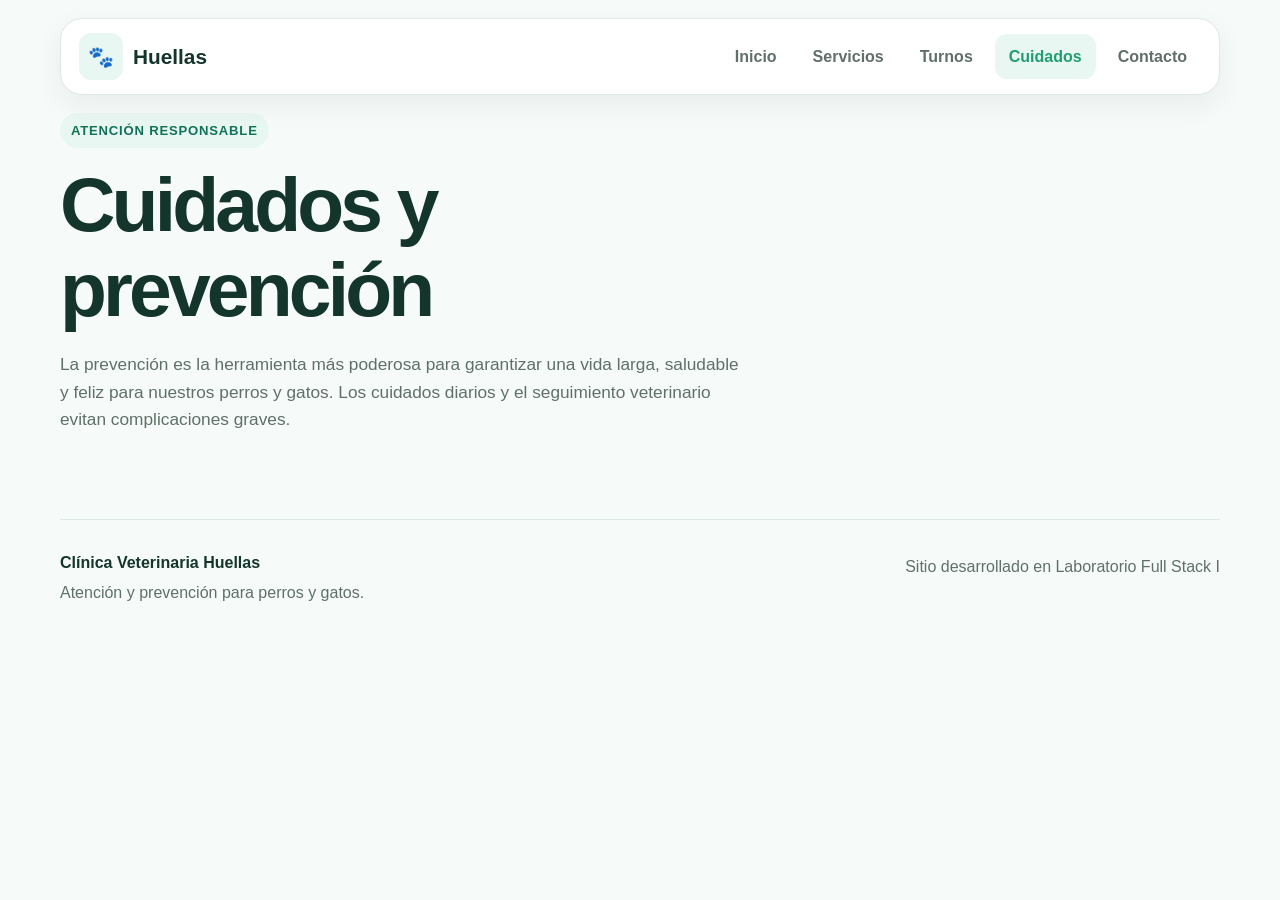
==== paginas/cuidados.html @ 005296f5 "Crea estructura inicial de la página e integra navegación" ====
<!doctype html>
<html lang="es">
<head>
  <meta charset="utf-8">
  <meta name="viewport" content="width=device-width, initial-scale=1">
  <title>Cuidados y prevención | Clínica Veterinaria Huellas</title>
  <link rel="stylesheet" href="../css/estilos.css">
</head>
<body>

<header class="topbar">
  <a class="logo" href="../index.html"><span>🐾</span> Huellas</a>
  <button id="menuBtn" class="menuBtn" aria-label="Abrir menú">☰</button>
  <nav id="menu" class="menu">
    <a href="../index.html">Inicio</a>
    <a href="servicios.html">Servicios</a>
    <a href="turnos.html">Turnos</a>
    <a class="activo" href="cuidados.html">Cuidados</a>
    <a href="contacto.html">Contacto</a>
  </nav>
</header>

<main>

  <section class="contenedor seccion">
    <div class="titulo">
      <span class="tag">Atención responsable</span>
      <h1>Cuidados y prevención</h1>
      <p class="lead" style="margin-top: 15px;">
        La prevención es la herramienta más poderosa para garantizar una vida larga, saludable y feliz 
        para nuestros perros y gatos. Los cuidados diarios y el seguimiento veterinario evitan complicaciones graves.
      </p>
    </div>
  </section>
</main>


<footer class="footer contenedor">
  <div>
    <b>Clínica Veterinaria Huellas</b>
    <p>Atención y prevención para perros y gatos.</p>
  </div>
  <p class="materia">Sitio desarrollado en Laboratorio Full Stack I</p>
</footer>

<script src="../js/script.js"></script>
</body>
</html>
---- css/estilos.css ----
*{box-sizing:border-box}html{scroll-behavior:smooth}
:root{--verde:#1f9d73;--oscuro:#14352c;--texto:#607069;--fondo:#f6faf8;--blanco:#fff;--borde:#dce9e3;--suave:#e8f7f1;--sombra:0 18px 45px rgba(20,53,44,.10)}
body{margin:0;font-family:Arial,Helvetica,sans-serif;background:var(--fondo);color:var(--oscuro);line-height:1.6}
a{text-decoration:none;color:inherit}.contenedor{width:min(1160px,calc(100% - 32px));margin:auto}
.topbar{width:min(1160px,calc(100% - 32px));margin:18px auto;display:flex;align-items:center;justify-content:space-between;gap:24px;padding:14px 18px;background:#fff;border:1px solid var(--borde);border-radius:22px;position:sticky;top:12px;z-index:10;box-shadow:0 10px 30px rgba(20,53,44,.06)}
.logo{font-size:1.3rem;font-weight:800;display:flex;gap:10px;align-items:center}.logo span{background:var(--suave);padding:7px 9px;border-radius:12px}
.menu{display:flex;gap:8px}.menu a{padding:10px 14px;border-radius:12px;color:var(--texto);font-weight:700}.menu a:hover,.menu .activo{background:var(--suave);color:var(--verde)}
.menuBtn{display:none;border:0;background:var(--suave);font-size:1.35rem;width:44px;height:44px;border-radius:12px;cursor:pointer}
.hero{display:grid;grid-template-columns:1.05fr .95fr;gap:48px;align-items:center;min-height:530px;padding:40px 0}
.tag{display:inline-block;background:var(--suave);color:#117356;font-weight:800;font-size:.82rem;text-transform:uppercase;letter-spacing:.06em;padding:7px 11px;border-radius:999px}
h1,h2,h3{line-height:1.1;margin-top:0}h1{font-size:clamp(2.6rem,6vw,5rem);letter-spacing:-.05em;margin:14px 0 20px}h2{font-size:clamp(2rem,4vw,3.2rem);letter-spacing:-.04em}
.lead,.titulo p,.card p,.mensaje,.footer p,.texto{color:var(--texto)}.lead{font-size:1.08rem;max-width:680px}
.acciones{display:flex;gap:12px;flex-wrap:wrap;margin-top:28px}.btn{display:inline-block;border:0;border-radius:14px;padding:13px 18px;font-weight:800;cursor:pointer;font-size:1rem}.primario{background:var(--verde);color:#fff}.secundario{background:#fff;border:1px solid var(--borde);color:var(--oscuro)}.mensaje{font-weight:700;color:#117356;min-height:25px}
.heroVisual{position:relative;min-height:390px}.heroVisual:before{content:"";position:absolute;width:300px;height:300px;border-radius:50%;background:#dff6ed;left:50%;top:50%;transform:translate(-50%,-50%)}
.petCard{position:absolute;width:250px;background:#fff;border:1px solid var(--borde);border-radius:26px;padding:28px;box-shadow:var(--sombra);display:flex;flex-direction:column;gap:7px}.petCard span{font-size:4rem}.petCard b{font-size:1.35rem}.petCard small{color:var(--texto)}.perro{top:20px;left:0;transform:rotate(-5deg)}.gato{right:0;bottom:20px;transform:rotate(5deg)}
.stats{display:grid;grid-template-columns:repeat(3,1fr);gap:16px;margin-bottom:80px}.stats article{background:#fff;border:1px solid var(--borde);border-radius:20px;padding:24px;display:flex;flex-direction:column}.stats strong{font-size:2rem;color:#117356}.stats span{color:var(--texto)}
.seccion{margin-bottom:85px}.titulo{max-width:720px;margin-bottom:30px}.grid{display:grid;grid-template-columns:repeat(4,1fr);gap:18px}.card{background:#fff;border:1px solid var(--borde);border-radius:24px;padding:26px;min-height:270px;display:flex;flex-direction:column;transition:.2s}.card:hover{transform:translateY(-6px);box-shadow:var(--sombra)}.card .icono{font-size:2rem;background:var(--suave);width:58px;height:58px;display:grid;place-items:center;border-radius:16px;margin-bottom:26px}.card b{margin-top:auto;color:#117356}
.dosColumnas{display:grid;grid-template-columns:1fr 1fr;gap:36px;align-items:start;margin-bottom:85px}.check{list-style:none;padding:0}.check li{padding:8px 0 8px 30px;position:relative}.check li:before{content:"✓";position:absolute;left:0;color:var(--verde);font-weight:900}.nota{background:#fff;border:1px solid var(--borde);border-radius:24px;padding:28px;box-shadow:var(--sombra)}
.footer{display:flex;justify-content:space-between;gap:20px;border-top:1px solid var(--borde);padding:30px 0}.footer p{margin:4px 0}.materia{text-align:right}
@media(max-width:1000px){.grid{grid-template-columns:repeat(2,1fr)}}
@media(max-width:850px){.hero,.dosColumnas{grid-template-columns:1fr}.stats{grid-template-columns:1fr}.footer{flex-direction:column}.heroVisual{min-height:330px}.materia{text-align:left}}
@media(max-width:700px){.menuBtn{display:block}.menu{display:none;position:absolute;left:0;right:0;top:82px;background:#fff;border:1px solid var(--borde);border-radius:18px;padding:12px;flex-direction:column;box-shadow:var(--sombra)}.menu.abierto{display:flex}.petCard{width:210px;padding:22px}.hero{padding-top:20px}.grid{grid-template-columns:1fr}}
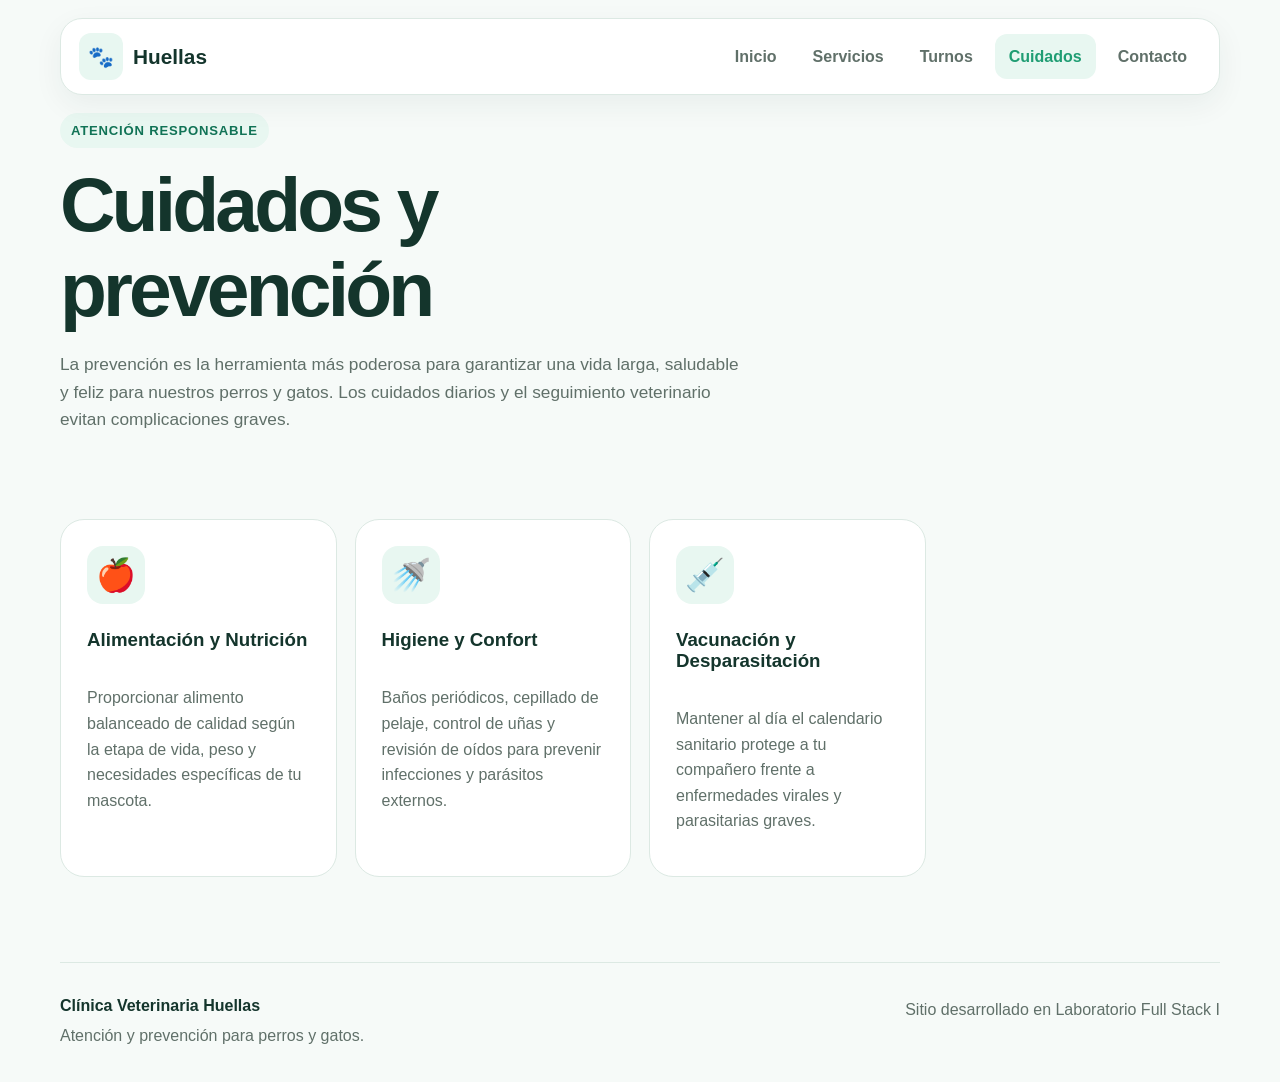
==== commit b7134f22: "Agrega tarjetas informativas sobre alimentacion, higiene y vacunacion" ====
--- a/paginas/cuidados.html
+++ b/paginas/cuidados.html
@@ -32,6 +32,28 @@
       </p>
     </div>
   </section>
+
+  <section class="contenedor seccion">
+    <div class="grid">
+      <article class="card">
+        <span class="icono">🍎</span>
+        <h3>Alimentación y Nutrición</h3>
+        <p>Proporcionar alimento balanceado de calidad según la etapa de vida, peso y necesidades específicas de tu mascota.</p>
+      </article>
+
+      <article class="card">
+        <span class="icono">🚿</span>
+        <h3>Higiene y Confort</h3>
+        <p>Baños periódicos, cepillado de pelaje, control de uñas y revisión de oídos para prevenir infecciones y parásitos externos.</p>
+      </article>
+
+      <article class="card">
+        <span class="icono">💉</span>
+        <h3>Vacunación y Desparasitación</h3>
+        <p>Mantener al día el calendario sanitario protege a tu compañero frente a enfermedades virales y parasitarias graves.</p>
+      </article>
+    </div>
+  </section>
 </main>
 
 
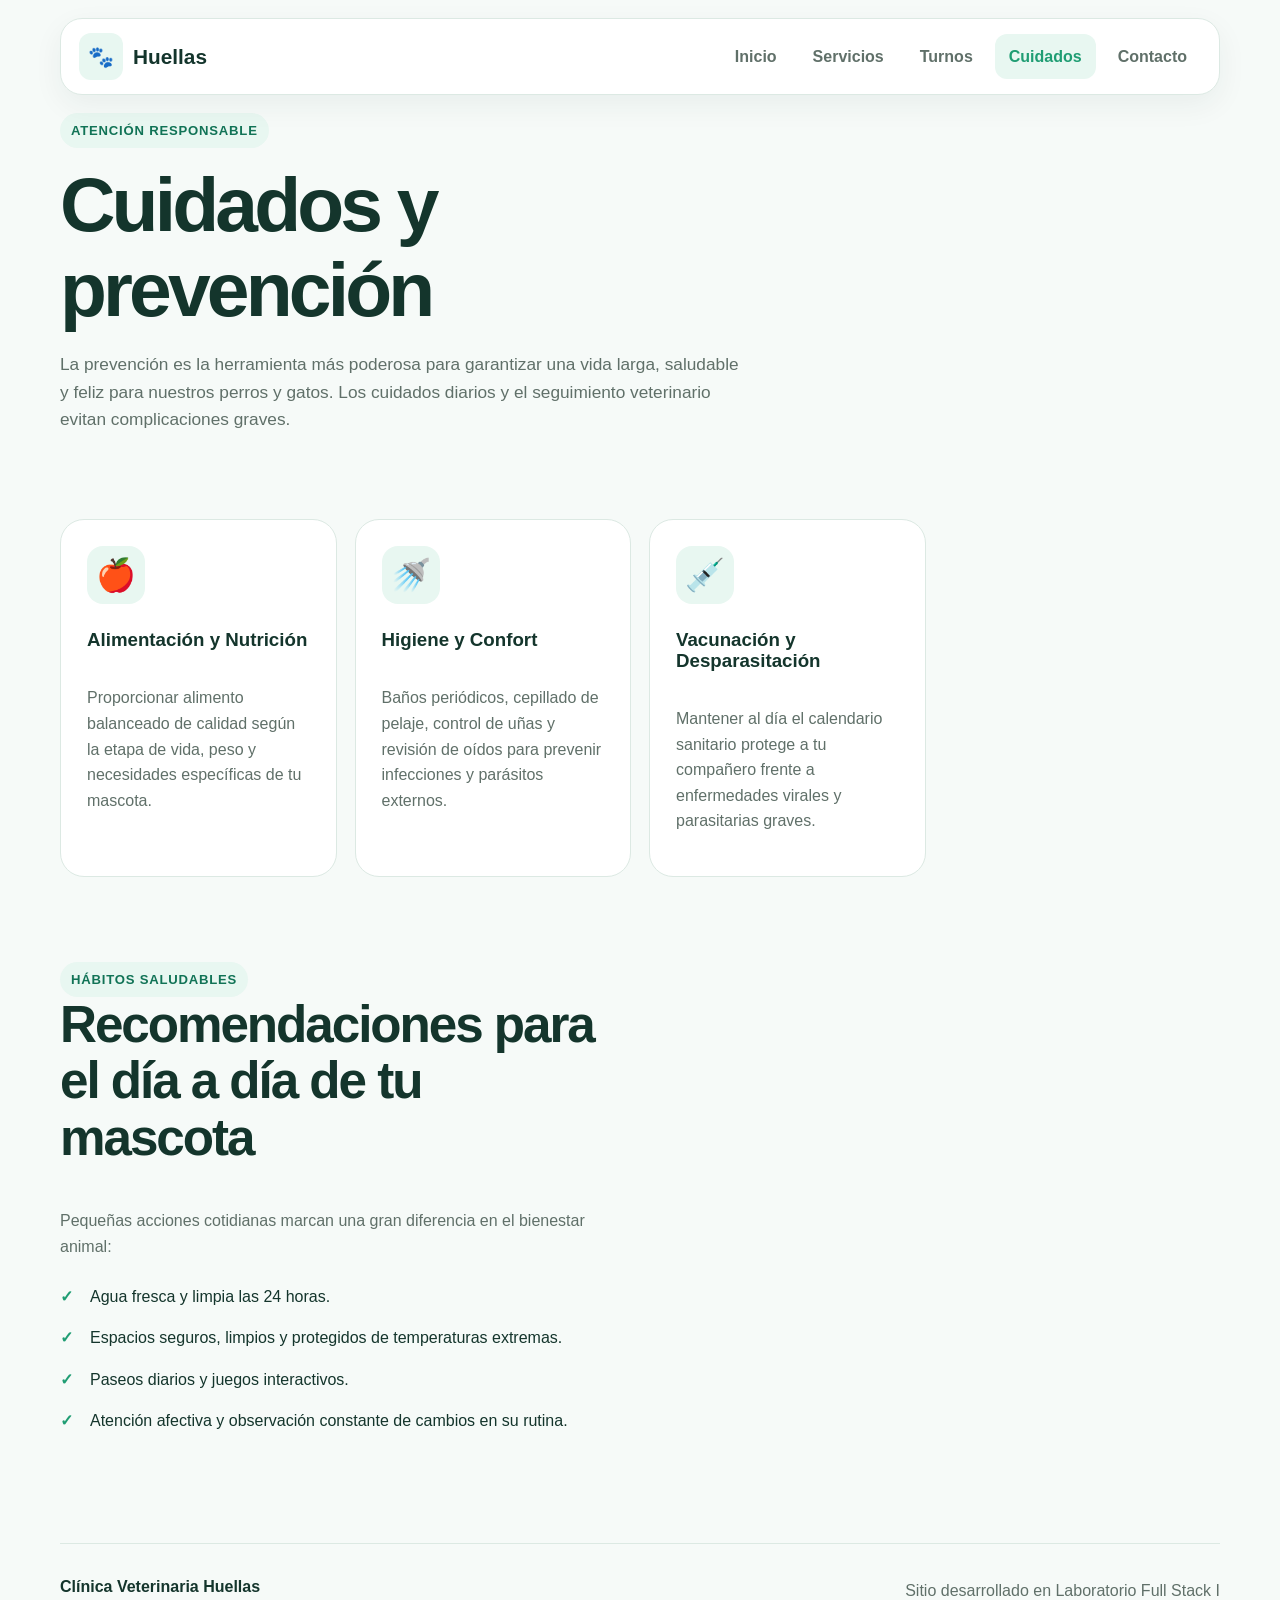
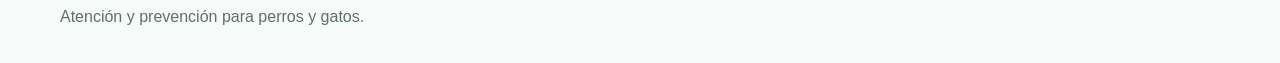
==== commit 43a9f527: "Agrega lista de recomendaciones y habitos saludables" ====
--- a/paginas/cuidados.html
+++ b/paginas/cuidados.html
@@ -54,6 +54,22 @@
       </article>
     </div>
   </section>
+
+  <section class="contenedor dosColumnas" style="margin-top: 20px;">
+    <div>
+      <span class="tag">Hábitos saludables</span>
+      <h2>Recomendaciones para el día a día de tu mascota</h2>
+      <p class="texto">
+        Pequeñas acciones cotidianas marcan una gran diferencia en el bienestar animal:
+      </p>
+      <ul class="check">
+        <li>Agua fresca y limpia las 24 horas.</li>
+        <li>Espacios seguros, limpios y protegidos de temperaturas extremas.</li>
+        <li>Paseos diarios y juegos interactivos.</li>
+        <li>Atención afectiva y observación constante de cambios en su rutina.</li>
+      </ul>
+    </div>
+  </section>
 </main>
 
 
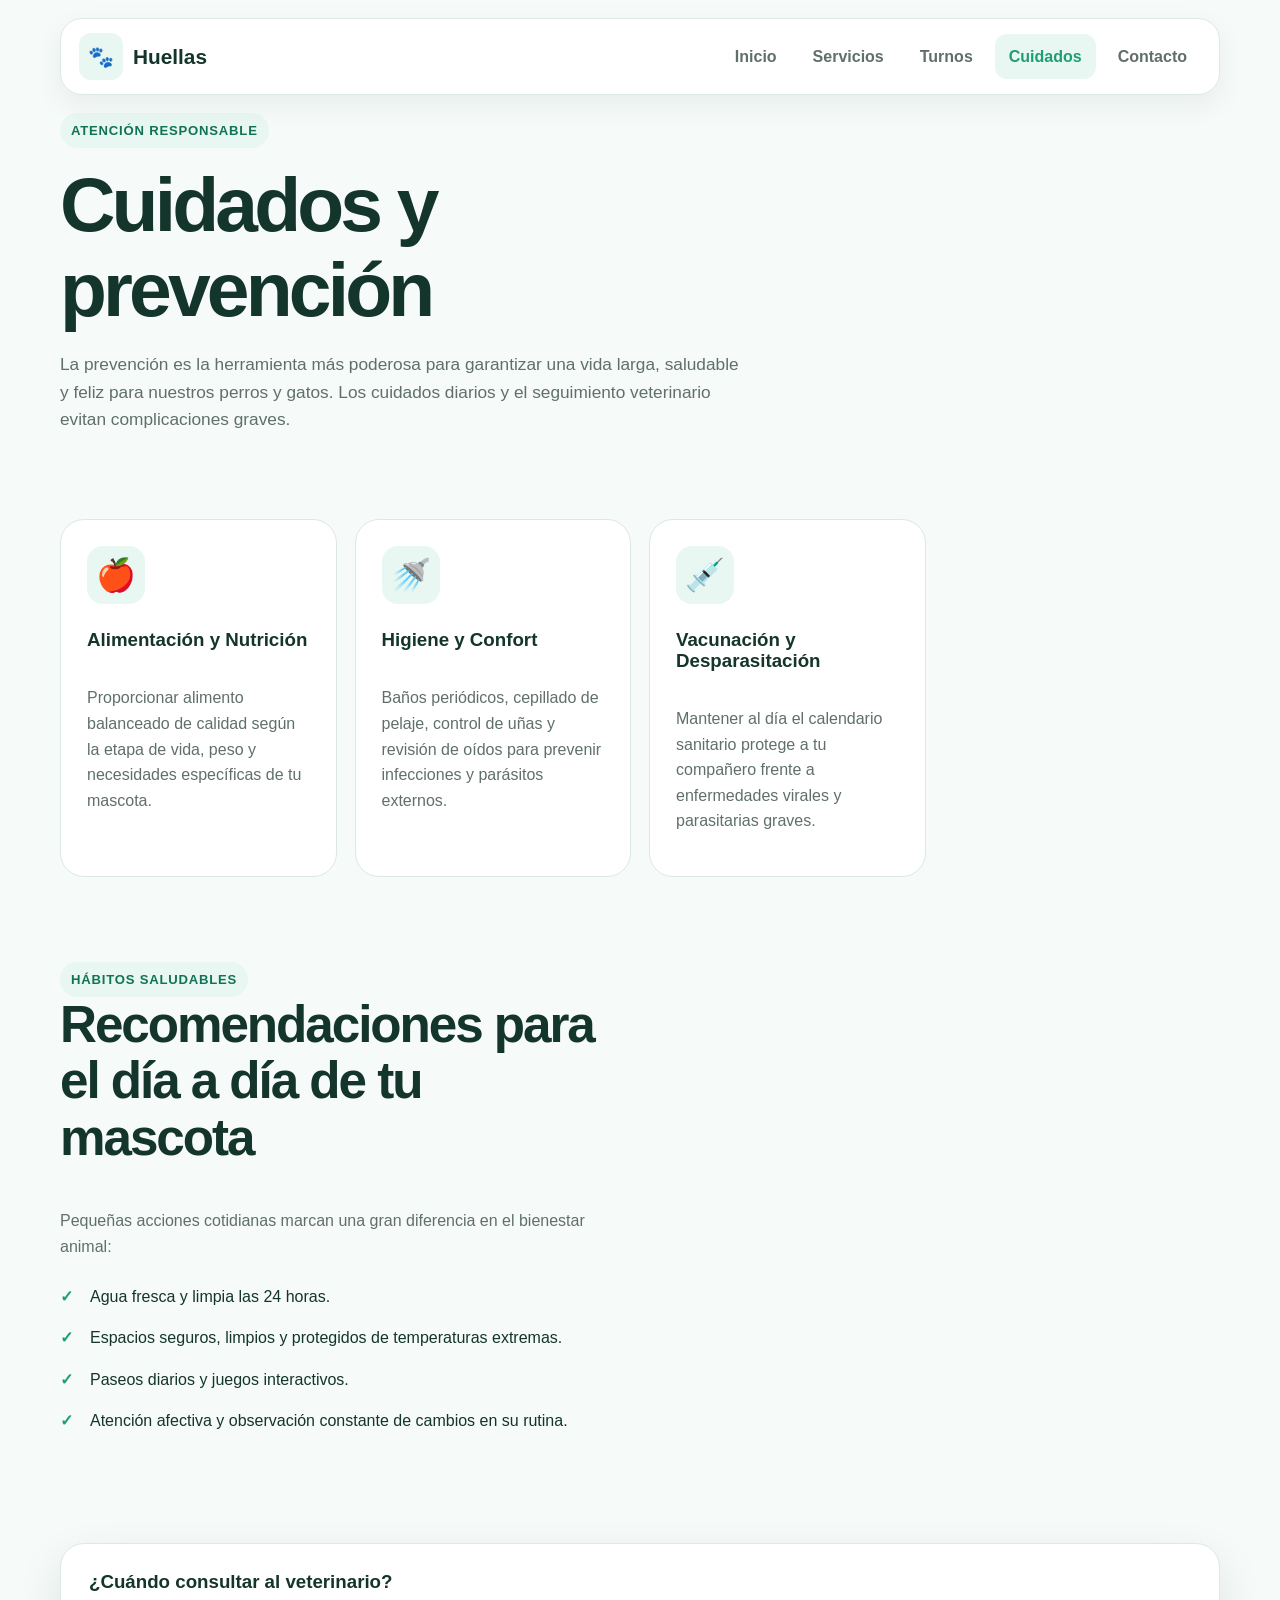
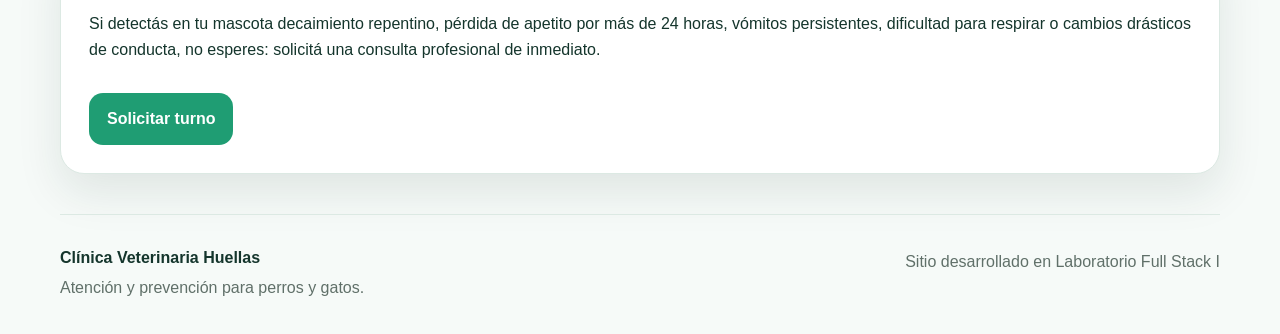
==== commit 3db59235: "Agrega bloque destacado de consulta veterinaria y boton de turnos" ====
--- a/paginas/cuidados.html
+++ b/paginas/cuidados.html
@@ -70,6 +70,18 @@
       </ul>
     </div>
   </section>
+
+
+  <section class="contenedor" style="margin-bottom: 40px;">
+    <div class="nota">
+      <h3>¿Cuándo consultar al veterinario?</h3>
+      <p>
+        Si detectás en tu mascota decaimiento repentino, pérdida de apetito por más de 24 horas, vómitos persistentes, 
+        dificultad para respirar o cambios drásticos de conducta, no esperes: solicitá una consulta profesional de inmediato.
+      </p>
+      <a class="btn primario" href="turnos.html" style="margin-top: 15px; display: inline-block;">Solicitar turno</a>
+    </div>
+  </section>
 </main>
 
 
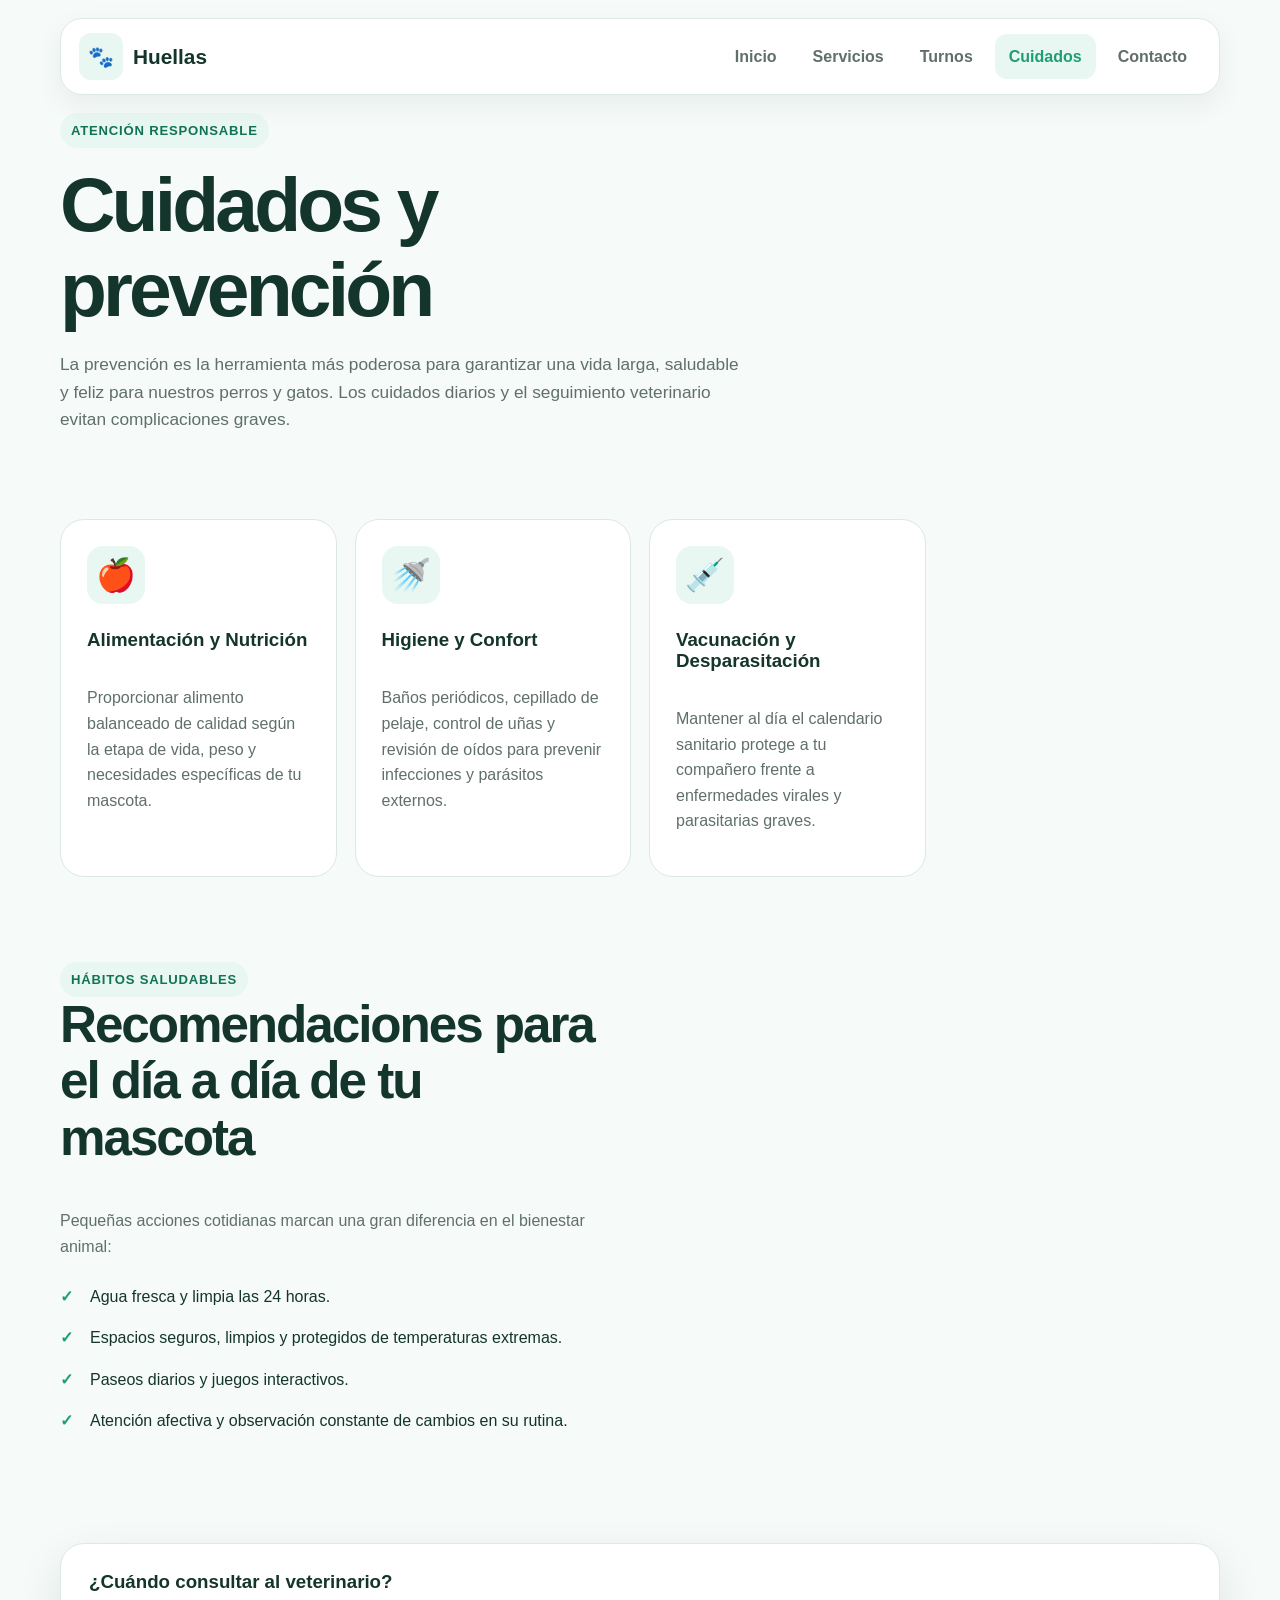
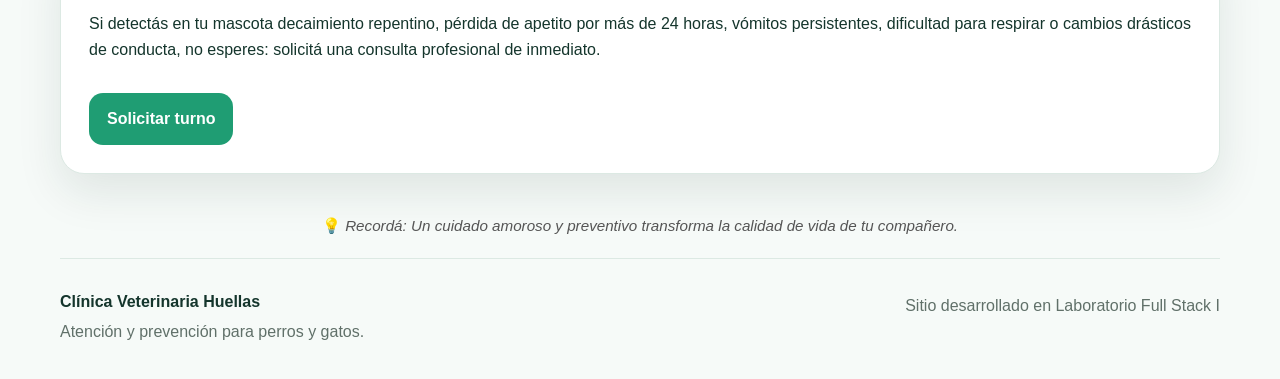
==== commit 3b206ef3: "Agrega reflexión sobre el cuidado animal" ====
--- a/paginas/cuidados.html
+++ b/paginas/cuidados.html
@@ -82,6 +82,13 @@
       <a class="btn primario" href="turnos.html" style="margin-top: 15px; display: inline-block;">Solicitar turno</a>
     </div>
   </section>
+
+
+  <section class="contenedor" style="text-align: center; margin-top: 30px; margin-bottom: 20px;">
+    <p style="font-size: 0.95rem; color: #555;">
+      💡 <em>Recordá: Un cuidado amoroso y preventivo transforma la calidad de vida de tu compañero.</em>
+    </p>
+  </section>
 </main>
 
 
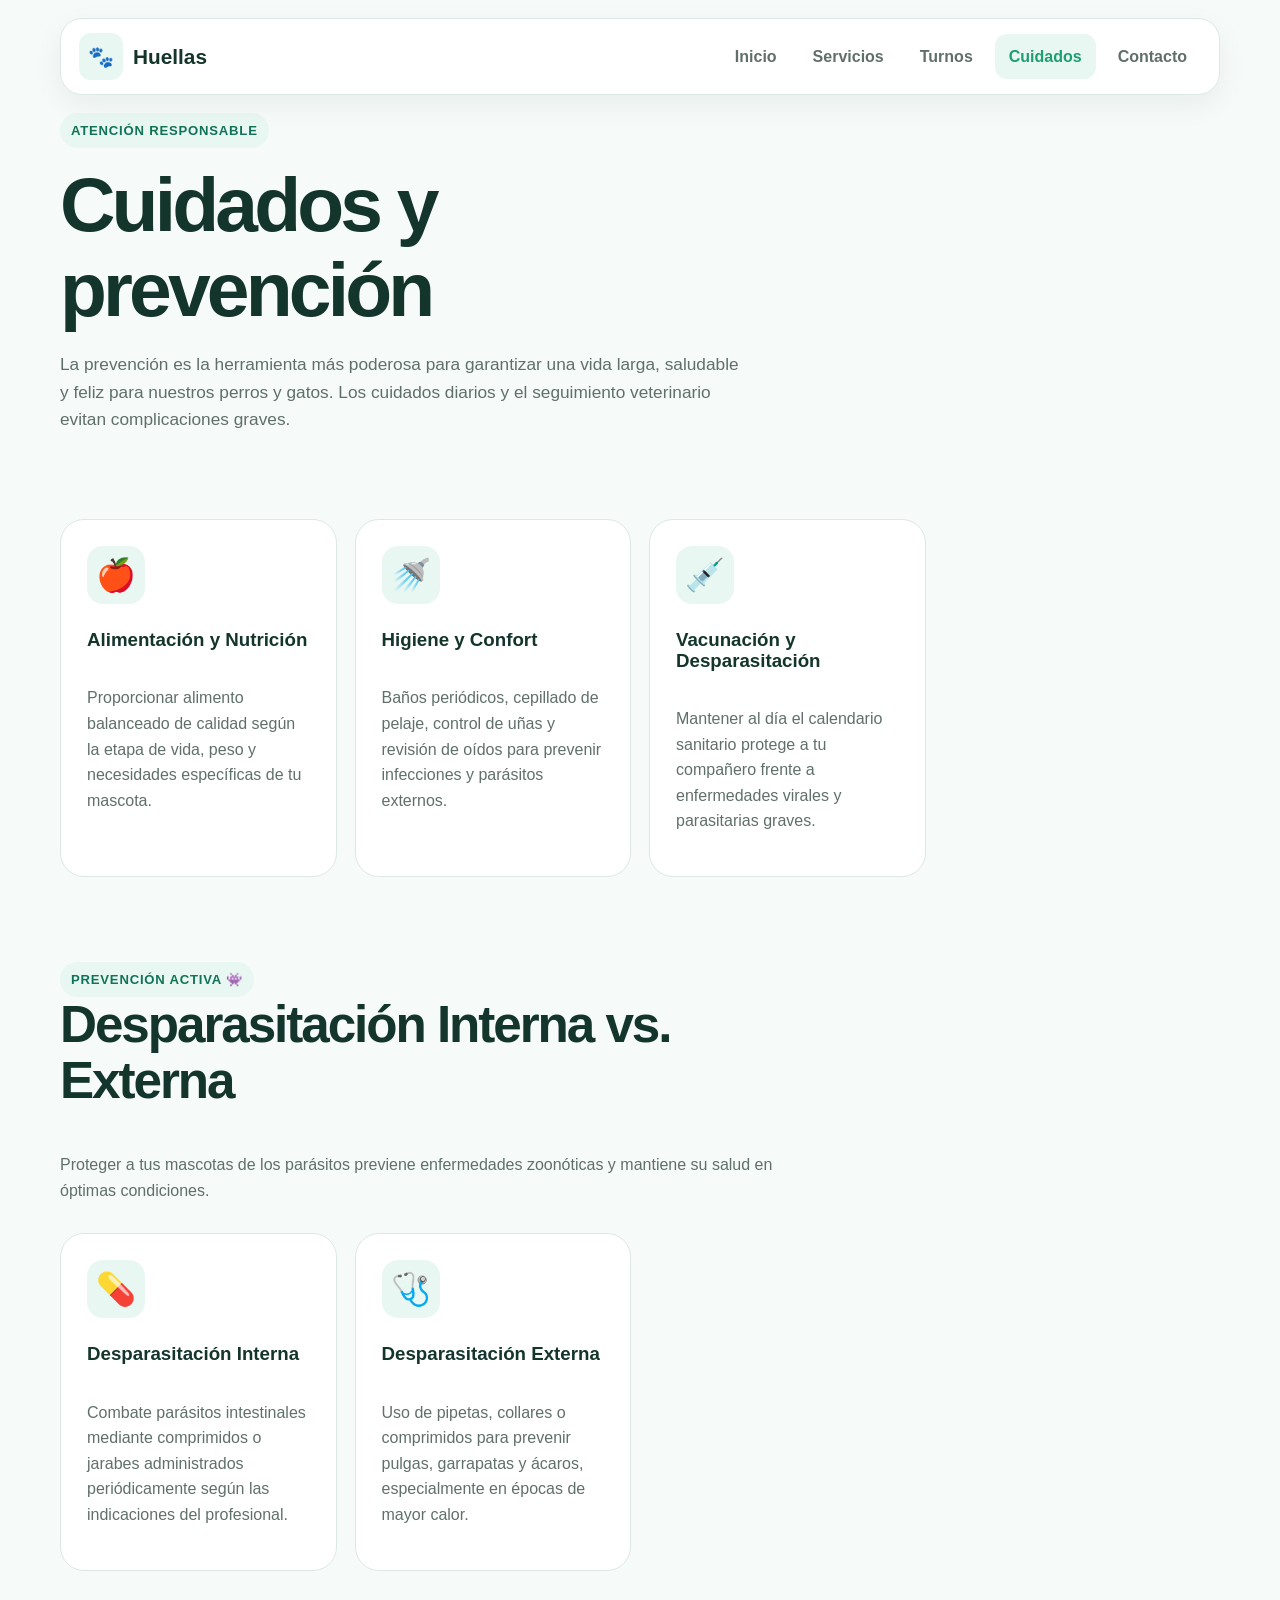
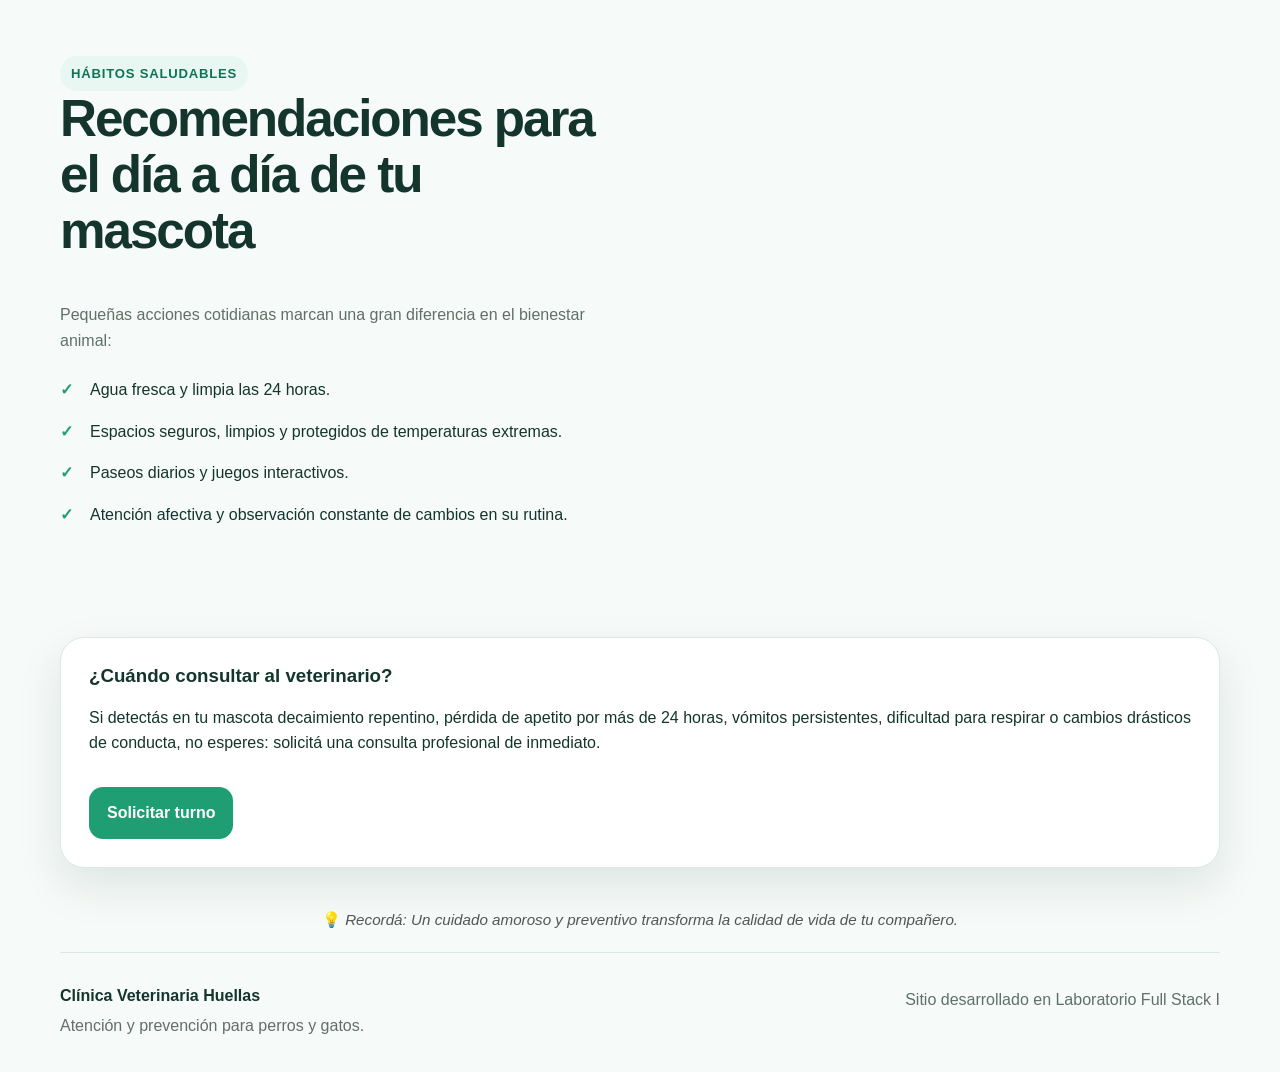
==== commit c9fc54d1: "Incorpora sección detallada de desparasitación interna y externa" ====
--- a/paginas/cuidados.html
+++ b/paginas/cuidados.html
@@ -55,6 +55,29 @@
     </div>
   </section>
 
+
+    <section class="contenedor seccion" style="margin-top: 20px;">
+    <div class="titulo">
+      <span class="tag">Prevención activa 👾</span>
+      <h2>Desparasitación Interna vs. Externa</h2>
+      <p>Proteger a tus mascotas de los parásitos previene enfermedades zoonóticas y mantiene su salud en óptimas condiciones.</p>
+    </div>
+
+    <div class="grid" style="margin-top: 20px;">
+      <article class="card">
+        <span class="icono">💊</span>
+        <h3>Desparasitación Interna</h3>
+        <p>Combate parásitos intestinales mediante comprimidos o jarabes administrados periódicamente según las indicaciones del profesional.</p>
+      </article>
+
+      <article class="card">
+        <span class="icono">🩺</span>
+        <h3>Desparasitación Externa</h3>
+        <p>Uso de pipetas, collares o comprimidos para prevenir pulgas, garrapatas y ácaros, especialmente en épocas de mayor calor.</p>
+      </article>
+    </div>
+  </section>
+
   <section class="contenedor dosColumnas" style="margin-top: 20px;">
     <div>
       <span class="tag">Hábitos saludables</span>
@@ -84,6 +107,7 @@
   </section>
 
 
+
   <section class="contenedor" style="text-align: center; margin-top: 30px; margin-bottom: 20px;">
     <p style="font-size: 0.95rem; color: #555;">
       💡 <em>Recordá: Un cuidado amoroso y preventivo transforma la calidad de vida de tu compañero.</em>
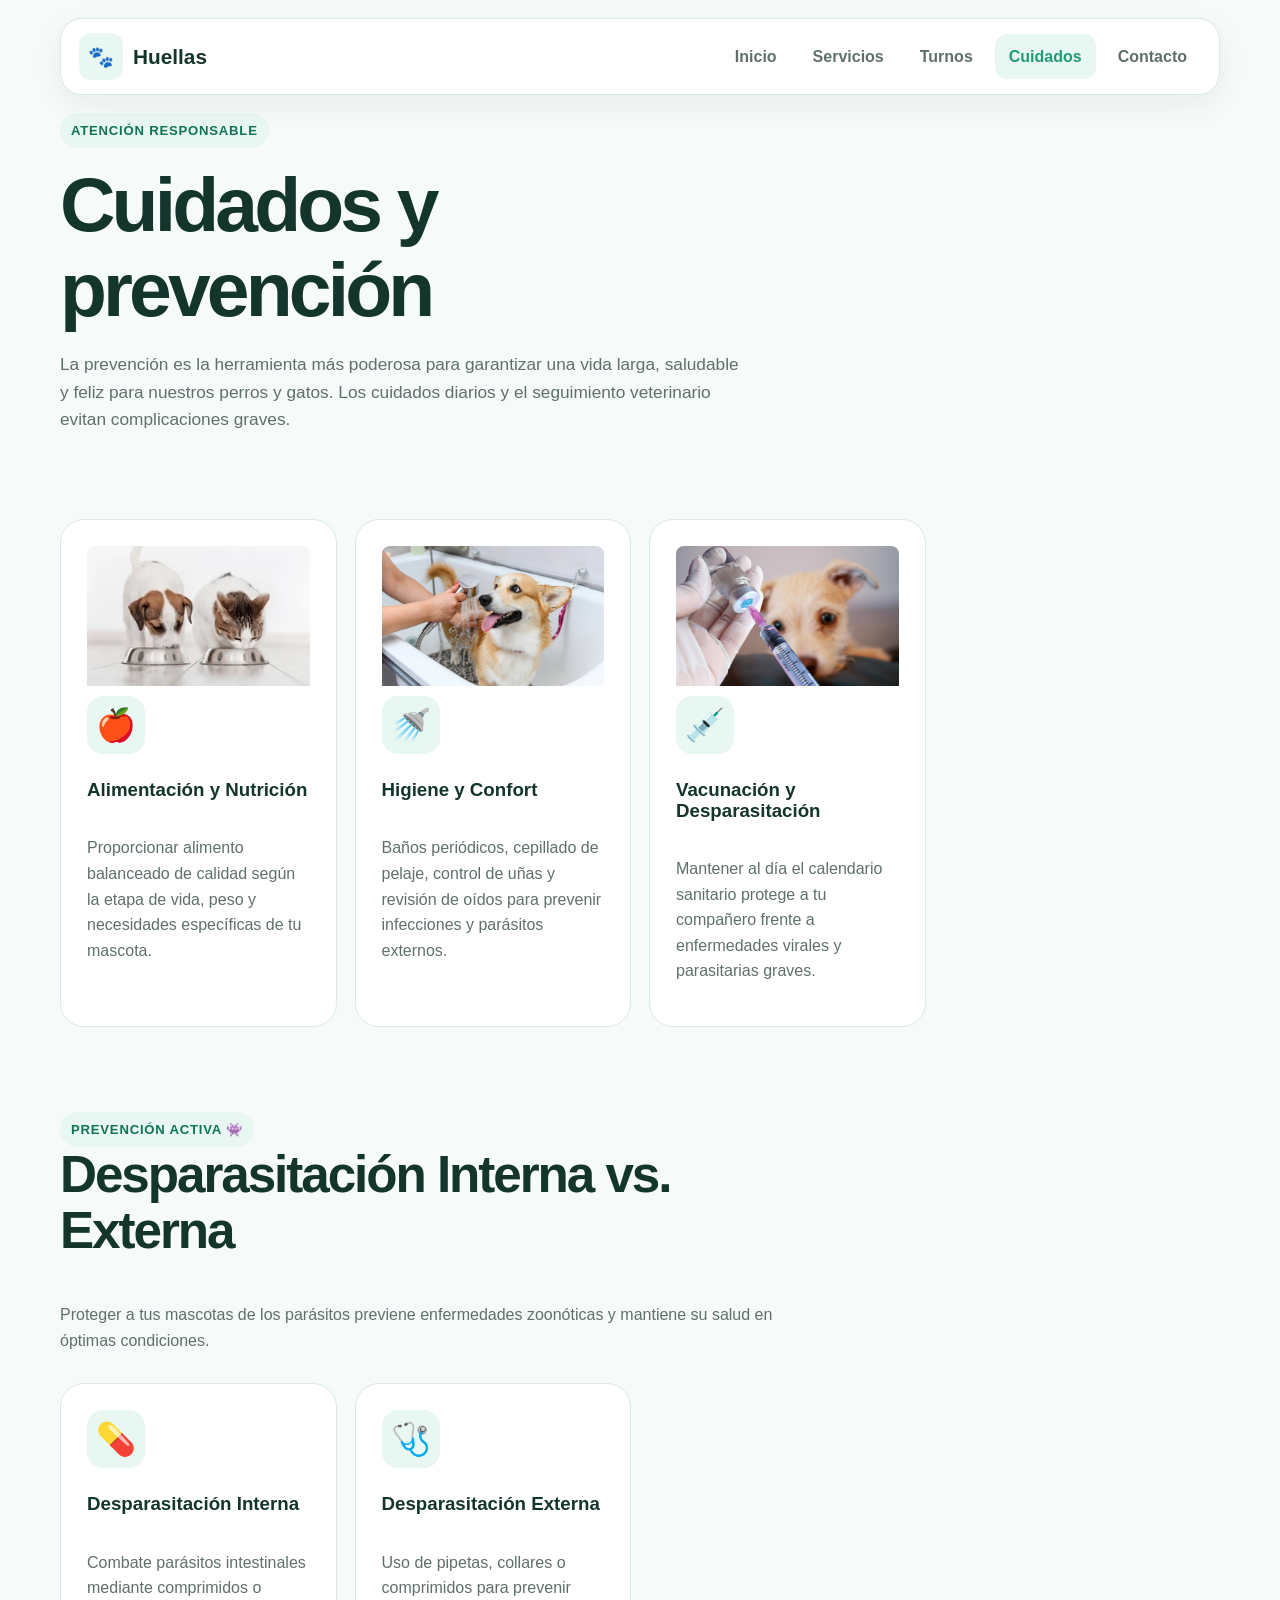
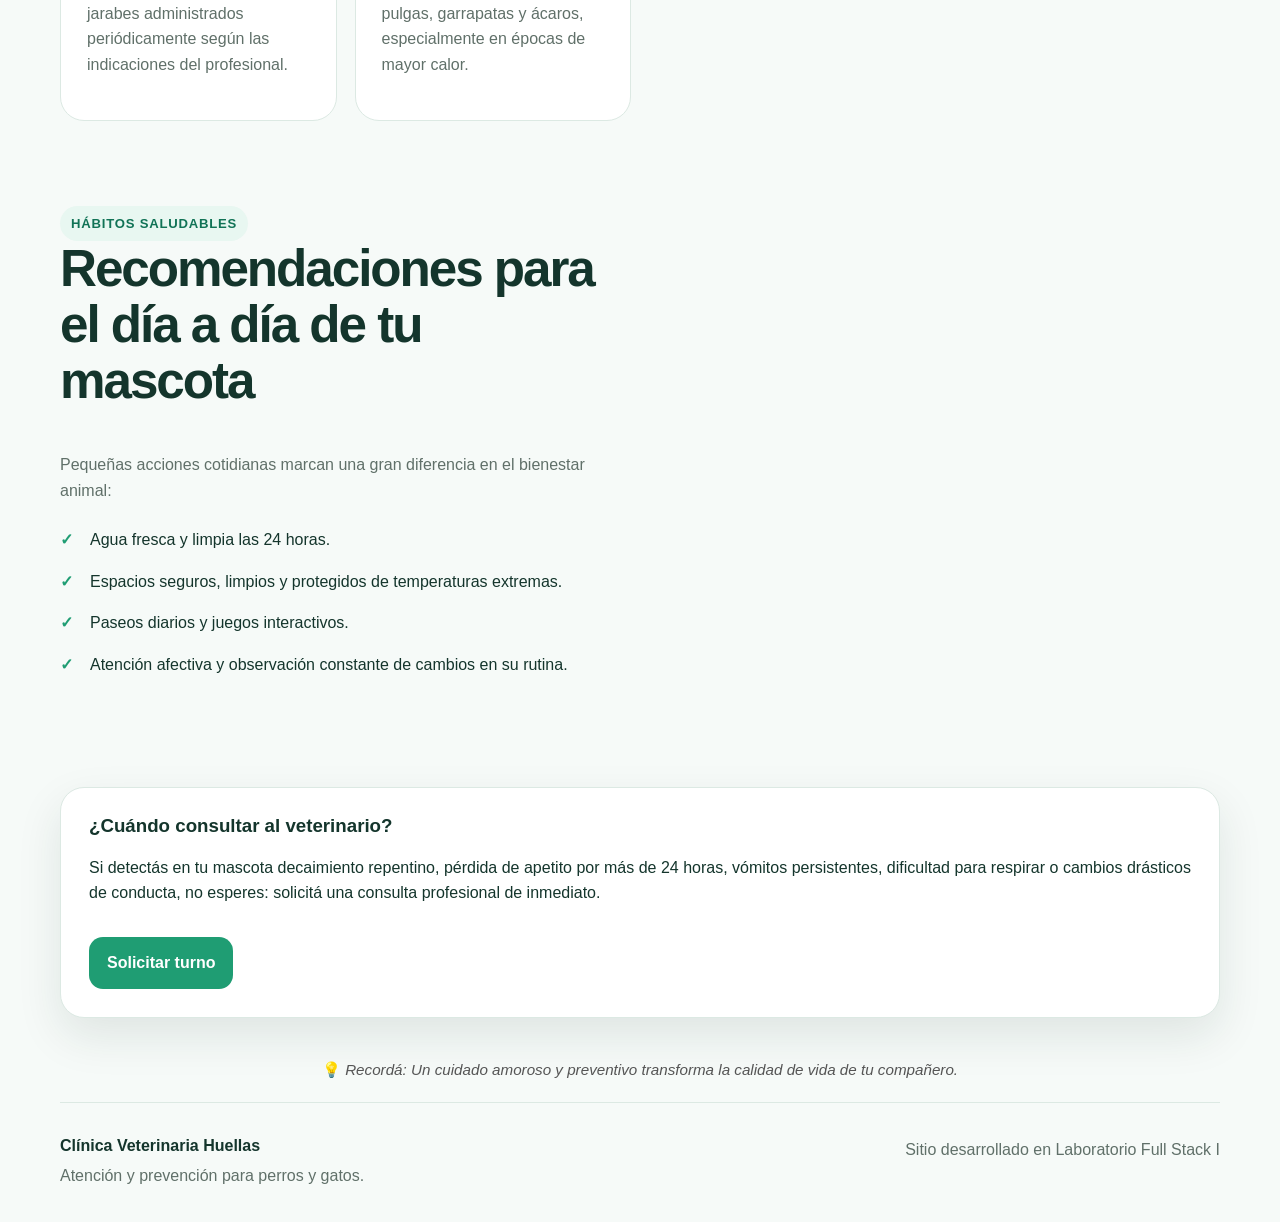
==== commit b98f09e9: "Agrega imagenes en tarjetas de cuidados" ====
--- a/paginas/cuidados.html
+++ b/paginas/cuidados.html
@@ -36,18 +36,21 @@
   <section class="contenedor seccion">
     <div class="grid">
       <article class="card">
+        <img src="../img/alimentacion.jpg" alt="Alimentación y Nutrición" style="width: 100%; height: 140px; object-fit: cover; border-radius: 8px 8px 0 0; margin-bottom: 10px;">
         <span class="icono">🍎</span>
         <h3>Alimentación y Nutrición</h3>
         <p>Proporcionar alimento balanceado de calidad según la etapa de vida, peso y necesidades específicas de tu mascota.</p>
       </article>
 
       <article class="card">
+        <img src="../img/higiene.jpg" alt="Higiene y Confort" style="width: 100%; height: 140px; object-fit: cover; border-radius: 8px 8px 0 0; margin-bottom: 10px;">
         <span class="icono">🚿</span>
         <h3>Higiene y Confort</h3>
         <p>Baños periódicos, cepillado de pelaje, control de uñas y revisión de oídos para prevenir infecciones y parásitos externos.</p>
       </article>
 
       <article class="card">
+        <img src="../img/vacuna.jpg" alt="Vacunación y Desparasitación" style="width: 100%; height: 140px; object-fit: cover; border-radius: 8px 8px 0 0; margin-bottom: 10px;">
         <span class="icono">💉</span>
         <h3>Vacunación y Desparasitación</h3>
         <p>Mantener al día el calendario sanitario protege a tu compañero frente a enfermedades virales y parasitarias graves.</p>
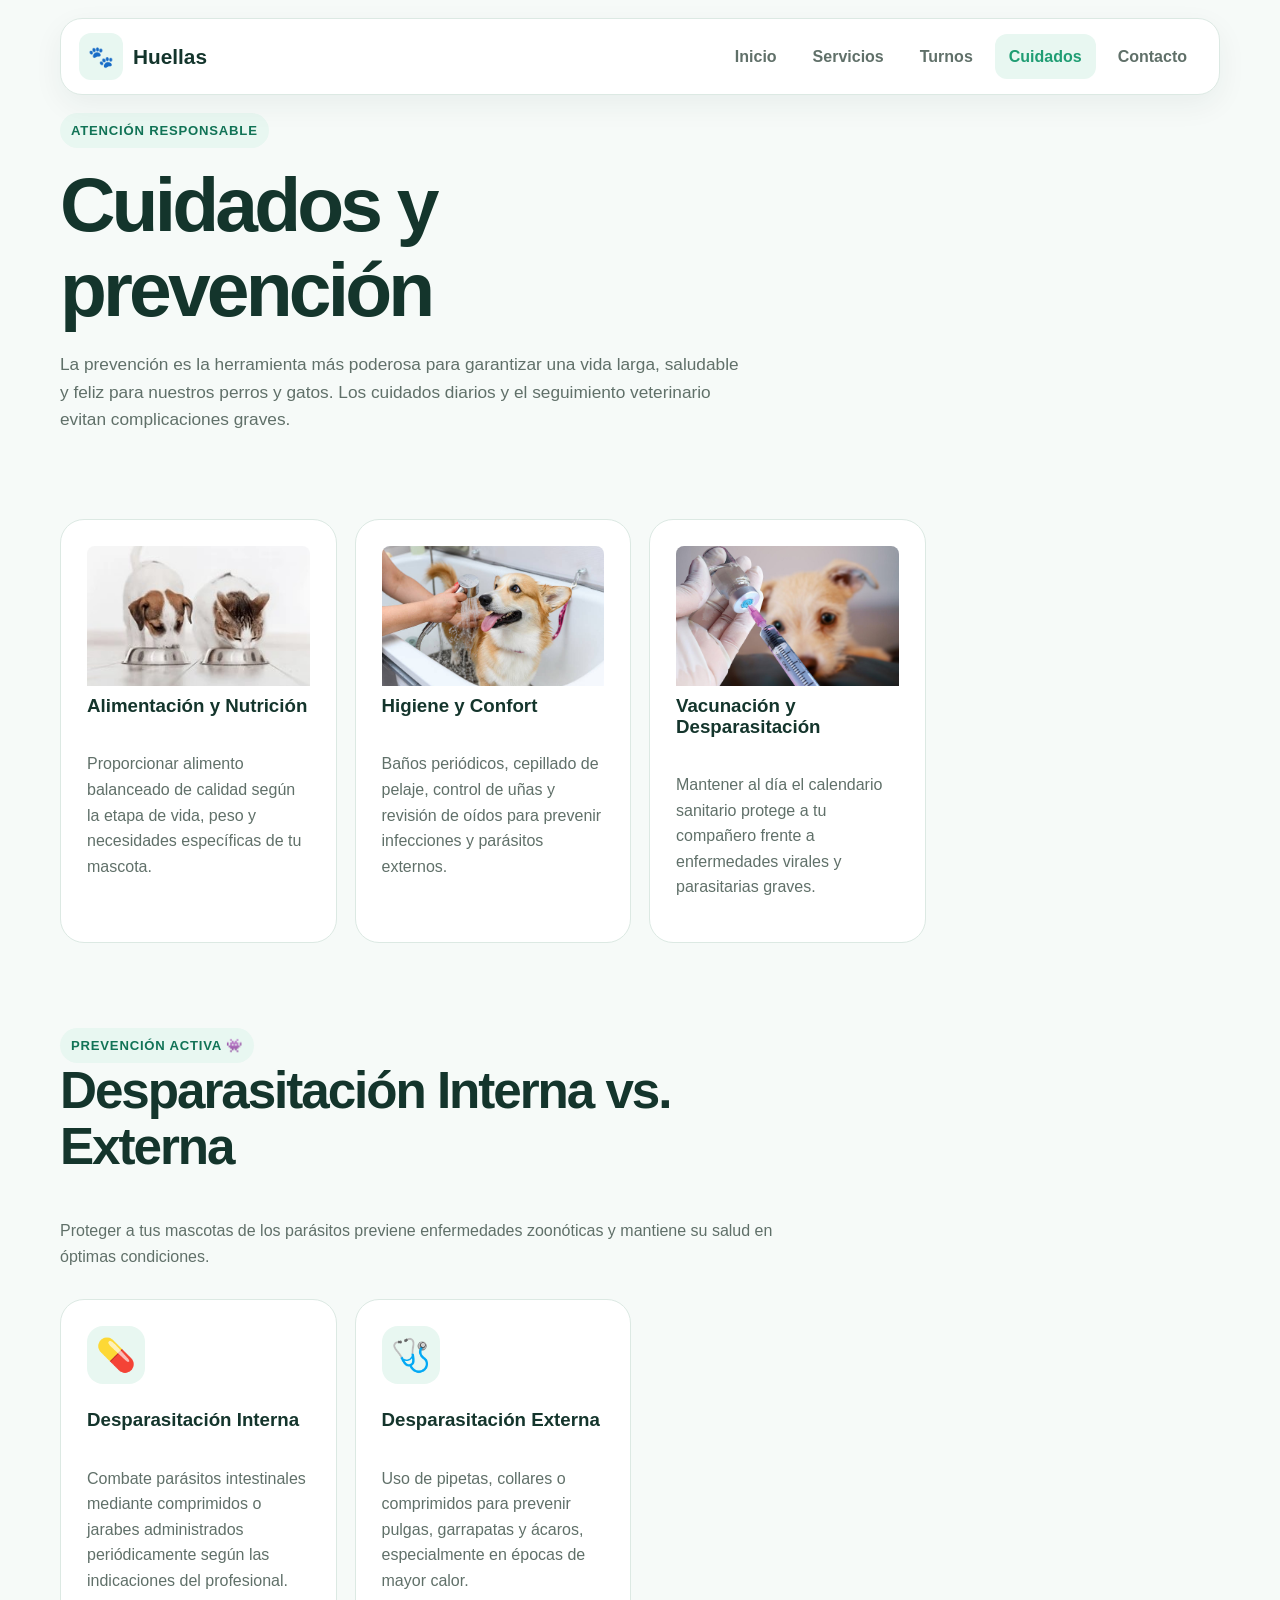
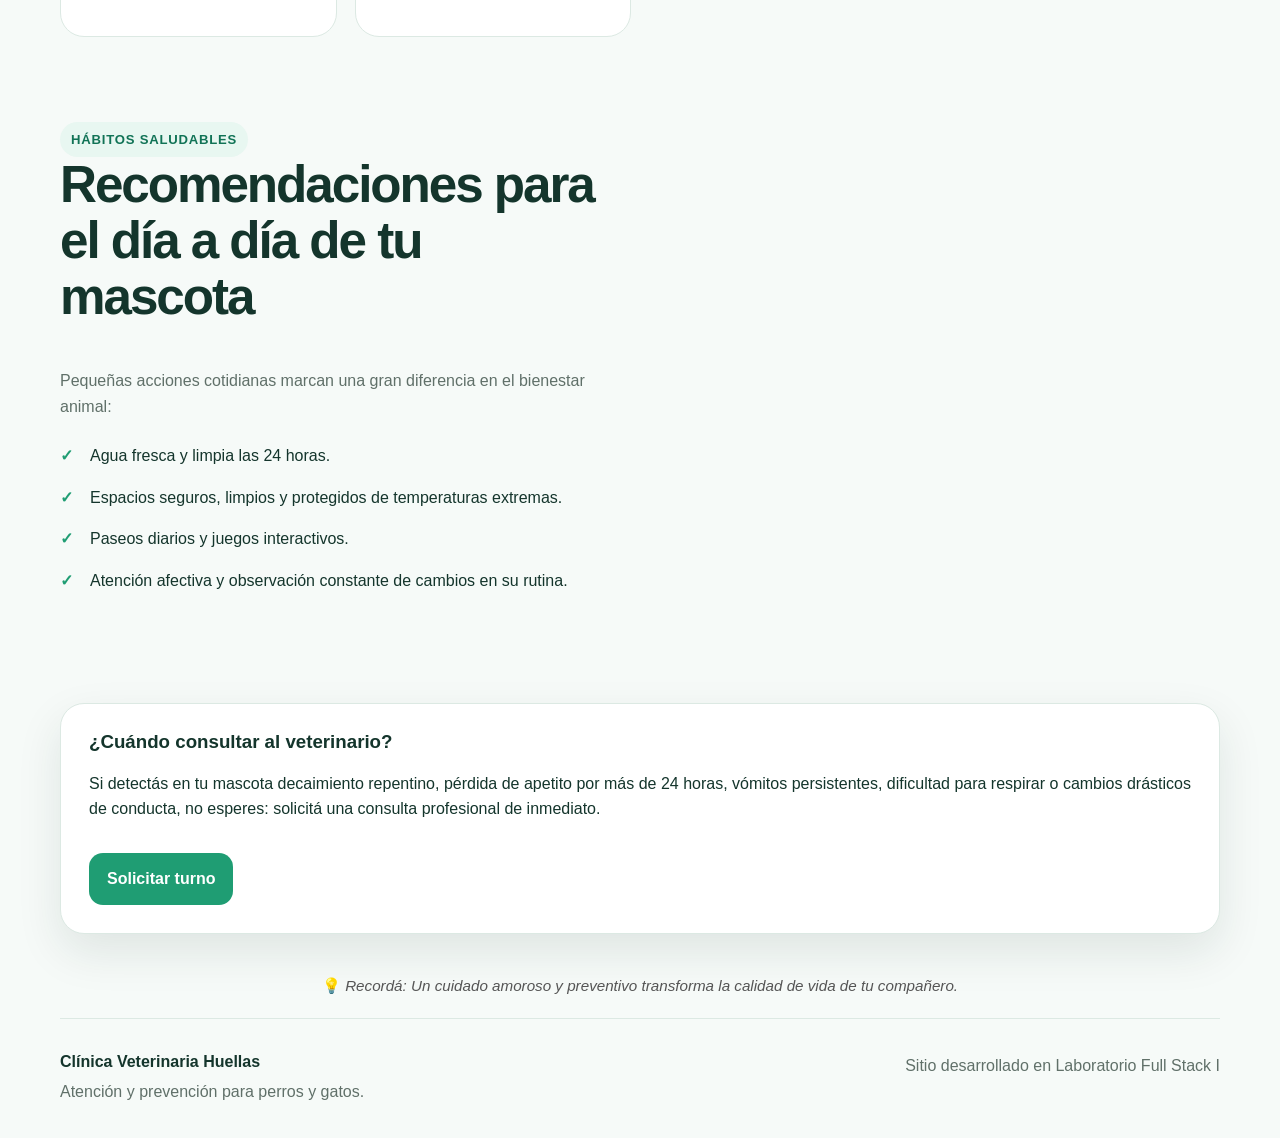
==== commit e7de6915: "Quita emojis redundantes en tarjetas de cuidados" ====
--- a/paginas/cuidados.html
+++ b/paginas/cuidados.html
@@ -37,21 +37,21 @@
     <div class="grid">
       <article class="card">
         <img src="../img/alimentacion.jpg" alt="Alimentación y Nutrición" style="width: 100%; height: 140px; object-fit: cover; border-radius: 8px 8px 0 0; margin-bottom: 10px;">
-        <span class="icono">🍎</span>
+        
         <h3>Alimentación y Nutrición</h3>
         <p>Proporcionar alimento balanceado de calidad según la etapa de vida, peso y necesidades específicas de tu mascota.</p>
       </article>
 
       <article class="card">
         <img src="../img/higiene.jpg" alt="Higiene y Confort" style="width: 100%; height: 140px; object-fit: cover; border-radius: 8px 8px 0 0; margin-bottom: 10px;">
-        <span class="icono">🚿</span>
+        
         <h3>Higiene y Confort</h3>
         <p>Baños periódicos, cepillado de pelaje, control de uñas y revisión de oídos para prevenir infecciones y parásitos externos.</p>
       </article>
 
       <article class="card">
         <img src="../img/vacuna.jpg" alt="Vacunación y Desparasitación" style="width: 100%; height: 140px; object-fit: cover; border-radius: 8px 8px 0 0; margin-bottom: 10px;">
-        <span class="icono">💉</span>
+        
         <h3>Vacunación y Desparasitación</h3>
         <p>Mantener al día el calendario sanitario protege a tu compañero frente a enfermedades virales y parasitarias graves.</p>
       </article>
